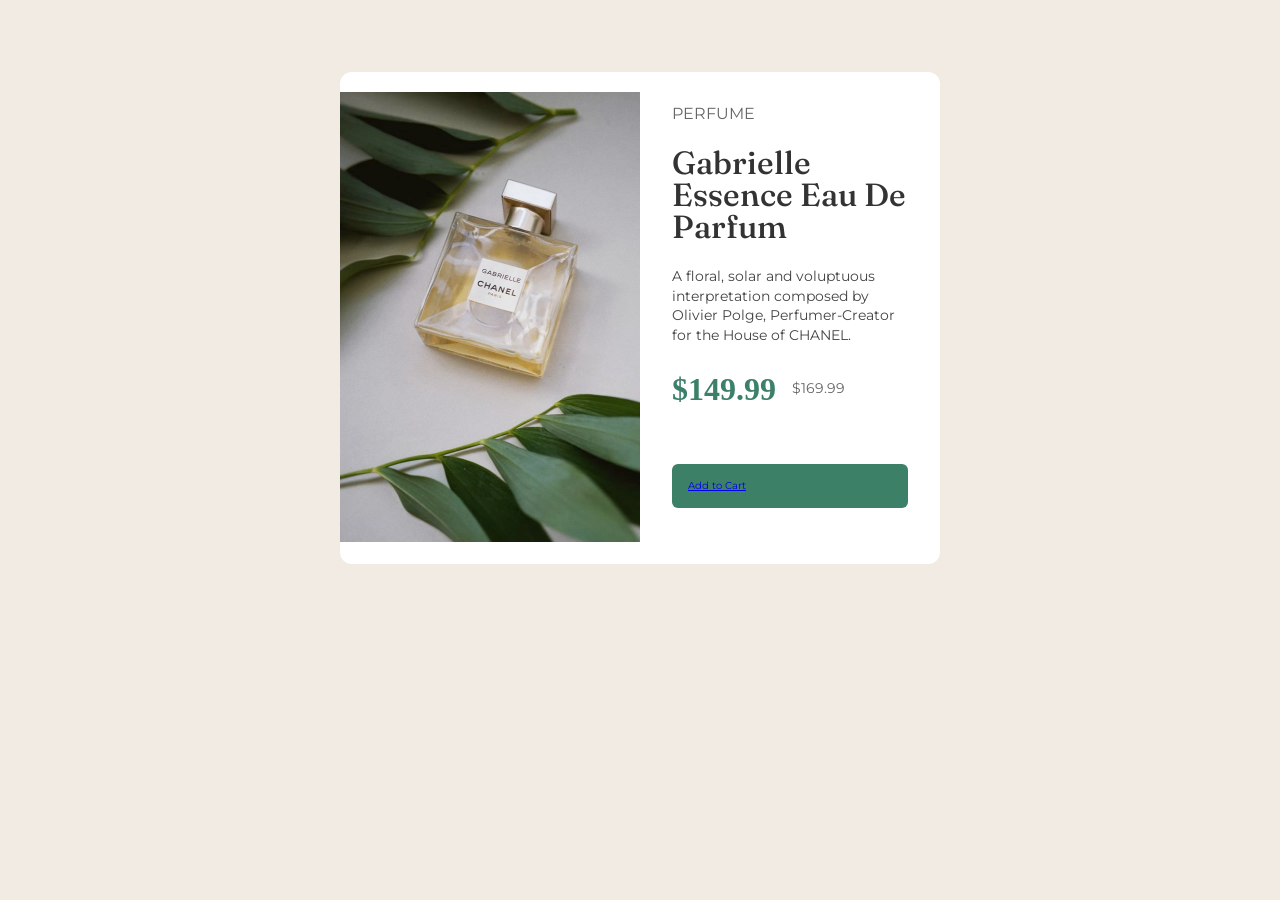
==== 4 - TelaDeVenda/index.html @ cbd190b3 "ProjetosDesenvolvidos" ====
<!DOCTYPE html>
<html lang="en">
<head>
  <link rel="preconnect" href="https://fonts.googleapis.com">
  <link rel="preconnect" href="https://fonts.gstatic.com" crossorigin>
  <link href="https://fonts.googleapis.com/css2?family=Montserrat:ital,wght@0,100..900;1,100..900&display=swap" rel="stylesheet">
  <link rel="stylesheet" href="CSS/style.css">
  <link rel="preconnect" href="https://fonts.googleapis.com">
  <link rel="preconnect" href="https://fonts.gstatic.com" crossorigin>
  <link href="https://fonts.googleapis.com/css2?family=Fraunces:ital,opsz,wght@0,9..144,100..900;1,9..144,100..900&display=swap" rel="stylesheet">

  <meta charset="UTF-8">
  <meta name="viewport" content="width=device-width, initial-scale=1.0">

  <title>Document</title>


</head>

<body>
  <section class="tela-venda">
    <div class="conteiner grid grid-2-cols">
      <!-- <div class="grid-col-2"> -->
        <div class="img-produto">
          <img class="img" src="CSS/images/image-product-desktop.jpg" alt="imagem do produto">
        </div>
        <div class="informacoes-perfume">
          <ul class="informacoes">
            <li class="perfume">perfume</li>
            <li class="titulo-perfume">Gabrielle Essence Eau De Parfum</li>
            <li class="descricao-produto">A floral, solar and voluptuous interpretation composed by Olivier Polge, Perfumer-Creator for the House of CHANEL.</li>
            <li class="preco-promo">$149.99 <p class="preco-anterior">$169.99</p></li>
          </ul>
          <div class="btn">
            <a href="#" class="btn-compra">Add to Cart</a>
          </div>
          <!-- <h3 class="perfume">perfume</h3>
          <h2 class="titulo-perfume">Gabrielle Essence Eau De Parfum</h2>
          <p class="descricao-produto">A floral, solar and voluptuous interpretation composed by Olivier Polge, Perfumer-Creator for the House of CHANEL.</p>
          <h1 class="preco-atual">$149.99<p class="preco-anterior">$169.99</p></h1>
          <button class="btn-compra">Add to Cart</button> -->
        </div>
      <!-- </div> -->
    </div>
  </section>
</body>
</html>
---- 4 - TelaDeVenda/CSS/style.css ----
* {
  padding: 0;
  margin: 0;
  box-sizing: border-box;
}
html {
  font-size: 62.5%;
}
body {
  font-family: 'Montserrat', sans-serif;
  line-height: 1;
  font-weight: 400;
  color: #444;
  background-color: rgb(242, 235, 227);
}

.tela-venda {
  padding: 7.2rem 0px 3.2rem 0px;
}
.conteiner {
  background-color: #fff;
  max-width: 60rem;
  margin: 0 auto;
  border-radius: 1.2rem;
  overflow: hidden;
}
.grid {
  display: grid;
  row-gap: 9.6rem;
  column-gap: 3.2rem;
  align-items: center;
}
.grid-2-cols {
  grid-template-columns: repeat(2, 1fr);
}
.img-produto {
  padding: 0;
}
.img {
  width: 30rem;
}
.informacoes-perfume {
  list-style: none;
  display: flex;
  flex-direction: column;
  padding: 3.2rem 3.2rem 3.2rem 0;
}
.perfume,
.titulo-perfume,
.titulo-perfume,
.descricao-produto,
.preco-promo,
.btn-compra {
  display: flex;
  align-items: center;
  gap: 1.6rem;
  line-height: 1.2;
  margin-bottom: 2.4rem;
}
.perfume {
  font-size: 1.6rem;
  color: #666;
  text-transform: uppercase;
  font-weight: 400;
}
.titulo-perfume {
  color: #333;
  font-size: 3.2rem;
  font-weight: 500;
  line-height: 1;
  text-transform:capitalize;
  font-family: "Fraunces", serif;
}
.descricao-produto {
  font-size: 1.4rem;
  line-height: 1.4;
  color: #444;
}
.preco-promo {
  font-size: 3.2rem;
  font-family: 'Frauces', serif;
  font-weight: bold;
  color: rgb(60, 128, 103);
}
.preco-anterior {
  font-size: 1.4rem;
  color: #666;
  font-weight: 400;
  font-family: 'Montserrat', sans-serif;
}
.btn-compra {
  padding: 1.6rem;
  border-radius: 0.6rem;
  background-color: rgb(60, 128, 103);
}
.btn {
  text-align: center;
  margin-top: 3.2rem;
}
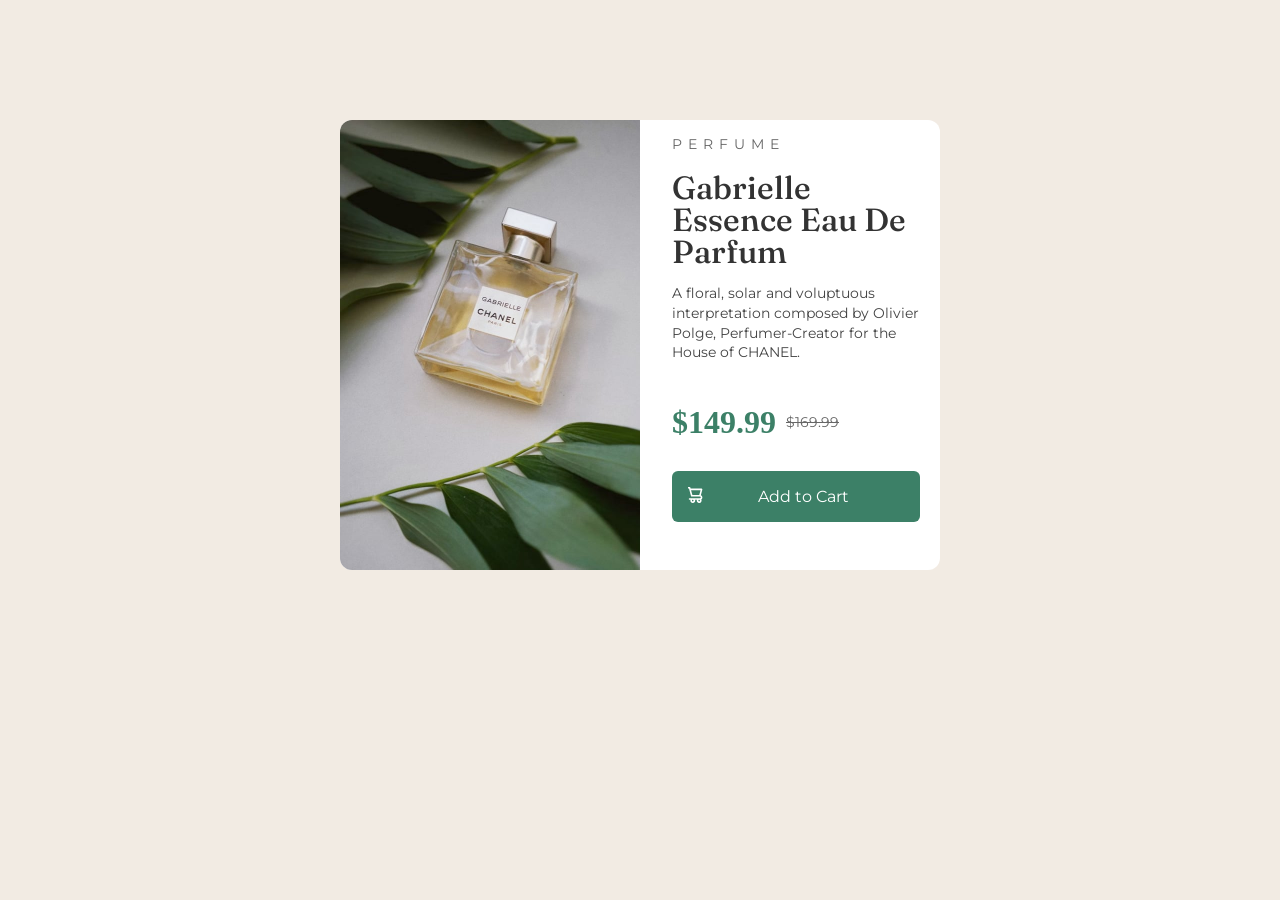
==== commit 5b517f7e: "FIX TelaDeVenda" ====
--- a/4 - TelaDeVenda/index.html
+++ b/4 - TelaDeVenda/index.html
@@ -1,39 +1,57 @@
+<!doctype html>
+<html lang="en">
+  <head>
+    <link rel="preconnect" href="https://fonts.googleapis.com" />
+    <link rel="preconnect" href="https://fonts.gstatic.com" crossorigin />
+    <link
+      href="https://fonts.googleapis.com/css2?family=Montserrat:ital,wght@0,100..900;1,100..900&display=swap"
+      rel="stylesheet"
+    />
+    <link rel="stylesheet" href="CSS/style.css" />
+    <link rel="preconnect" href="https://fonts.googleapis.com" />
+    <link rel="preconnect" href="https://fonts.gstatic.com" crossorigin />
+    <link
+      href="https://fonts.googleapis.com/css2?family=Fraunces:ital,opsz,wght@0,9..144,100..900;1,9..144,100..900&display=swap"
+      rel="stylesheet"
+    />
 
-<!DOCTYPE html>
-<html lang="en">
-<head>
-  <link rel="preconnect" href="https://fonts.googleapis.com">
-  <link rel="preconnect" href="https://fonts.gstatic.com" crossorigin>
-  <link href="https://fonts.googleapis.com/css2?family=Montserrat:ital,wght@0,100..900;1,100..900&display=swap" rel="stylesheet">
-  <link rel="stylesheet" href="CSS/style.css">
-  <link rel="preconnect" href="https://fonts.googleapis.com">
-  <link rel="preconnect" href="https://fonts.gstatic.com" crossorigin>
-  <link href="https://fonts.googleapis.com/css2?family=Fraunces:ital,opsz,wght@0,9..144,100..900;1,9..144,100..900&display=swap" rel="stylesheet">
+    <meta charset="UTF-8" />
+    <meta name="viewport" content="width=device-width, initial-scale=1.0" />
 
-  <meta charset="UTF-8">
-  <meta name="viewport" content="width=device-width, initial-scale=1.0">
+    <title>Document</title>
+  </head>
 
-  <title>Document</title>
-
-
-</head>
-
-<body>
-  <section class="tela-venda">
-    <div class="conteiner grid grid-2-cols">
-      <!-- <div class="grid-col-2"> -->
-        <div class="img-produto">
-          <img class="img" src="CSS/images/image-product-desktop.jpg" alt="imagem do produto">
-        </div>
+  <body>
+    <section class="tela-venda">
+      <div class="conteiner grid grid-2-cols">
+        <!-- <div class="grid-col-2"> -->
+        <img
+          class="img"
+          src="CSS/images/image-product-desktop.jpg"
+          alt="imagem do produto"
+        />
         <div class="informacoes-perfume">
           <ul class="informacoes">
             <li class="perfume">perfume</li>
             <li class="titulo-perfume">Gabrielle Essence Eau De Parfum</li>
-            <li class="descricao-produto">A floral, solar and voluptuous interpretation composed by Olivier Polge, Perfumer-Creator for the House of CHANEL.</li>
-            <li class="preco-promo">$149.99 <p class="preco-anterior">$169.99</p></li>
+            <li class="descricao-produto">
+              A floral, solar and voluptuous interpretation composed by Olivier
+              Polge, Perfumer-Creator for the House of CHANEL.
+            </li>
+            <li class="preco-promo">
+              $149.99
+              <p class="preco-anterior">$169.99</p>
+            </li>
           </ul>
           <div class="btn">
-            <a href="#" class="btn-compra">Add to Cart</a>
+            <a href="#" class="btn btn-compra">
+              <img
+                src="CSS/images/icon-cart.svg"
+                alt="icone carrinho"
+                class="icone-cart"
+              />
+              <p class="text-compra">Add to Cart</p>
+            </a>
           </div>
           <!-- <h3 class="perfume">perfume</h3>
           <h2 class="titulo-perfume">Gabrielle Essence Eau De Parfum</h2>
@@ -41,8 +59,8 @@
           <h1 class="preco-atual">$149.99<p class="preco-anterior">$169.99</p></h1>
           <button class="btn-compra">Add to Cart</button> -->
         </div>
-      <!-- </div> -->
-    </div>
-  </section>
-</body>
-</html>+        <!-- </div> -->
+      </div>
+    </section>
+  </body>
+</html>
--- a/4 - TelaDeVenda/CSS/style.css
+++ b/4 - TelaDeVenda/CSS/style.css
@@ -7,7 +7,7 @@
   font-size: 62.5%;
 }
 body {
-  font-family: 'Montserrat', sans-serif;
+  font-family: "Montserrat", sans-serif;
   line-height: 1;
   font-weight: 400;
   color: #444;
@@ -15,7 +15,7 @@
 }
 
 .tela-venda {
-  padding: 7.2rem 0px 3.2rem 0px;
+  padding: 12rem;
 }
 .conteiner {
   background-color: #fff;
@@ -27,23 +27,23 @@
 .grid {
   display: grid;
   row-gap: 9.6rem;
-  column-gap: 3.2rem;
+  /* column-gap: 3.2rem; */
   align-items: center;
 }
 .grid-2-cols {
   grid-template-columns: repeat(2, 1fr);
 }
-.img-produto {
-  padding: 0;
-}
+
 .img {
-  width: 30rem;
+  width: 100%;
+  height: 100%;
+  object-fit: cover;
 }
 .informacoes-perfume {
   list-style: none;
   display: flex;
   flex-direction: column;
-  padding: 3.2rem 3.2rem 3.2rem 0;
+  padding: 0rem 2rem 3.2rem 3.2rem;
 }
 .perfume,
 .titulo-perfume,
@@ -53,47 +53,72 @@
 .btn-compra {
   display: flex;
   align-items: center;
-  gap: 1.6rem;
+  /* gap: 1.6rem; */
   line-height: 1.2;
-  margin-bottom: 2.4rem;
+  /* margin-bottom: 2rem; */
 }
 .perfume {
-  font-size: 1.6rem;
+  font-size: 1.4rem;
+  letter-spacing: 0.6rem;
   color: #666;
   text-transform: uppercase;
   font-weight: 400;
+  margin-bottom: 2rem;
 }
 .titulo-perfume {
   color: #333;
   font-size: 3.2rem;
   font-weight: 500;
   line-height: 1;
-  text-transform:capitalize;
+  text-transform: capitalize;
   font-family: "Fraunces", serif;
+  margin-bottom: 1.6rem;
 }
 .descricao-produto {
   font-size: 1.4rem;
   line-height: 1.4;
   color: #444;
+  margin-bottom: 4rem;
 }
 .preco-promo {
   font-size: 3.2rem;
-  font-family: 'Frauces', serif;
+  font-family: "Frauces", serif;
   font-weight: bold;
   color: rgb(60, 128, 103);
+  margin-bottom: 1rem;
 }
 .preco-anterior {
+  padding-left: 1rem;
   font-size: 1.4rem;
   color: #666;
   font-weight: 400;
-  font-family: 'Montserrat', sans-serif;
+  font-family: "Montserrat", sans-serif;
 }
 .btn-compra {
   padding: 1.6rem;
   border-radius: 0.6rem;
   background-color: rgb(60, 128, 103);
+  color: #fff;
+  text-decoration: none;
+  display: block;
+  font-size: 1.6rem;
+  /* display: flex;
+  gap: 2rem; */
+  /* text-align: center;
+  align-items: center; */
+}
+.btn-compra:hover {
+  background-color: rgb(50, 114, 90);
+}
+.preco-anterior {
+  text-decoration: line-through;
 }
 .btn {
+  margin-top: 1rem;
+}
+.text-compra {
   text-align: center;
-  margin-top: 3.2rem;
-}+}
+.icone-cart {
+  float: left;
+}
